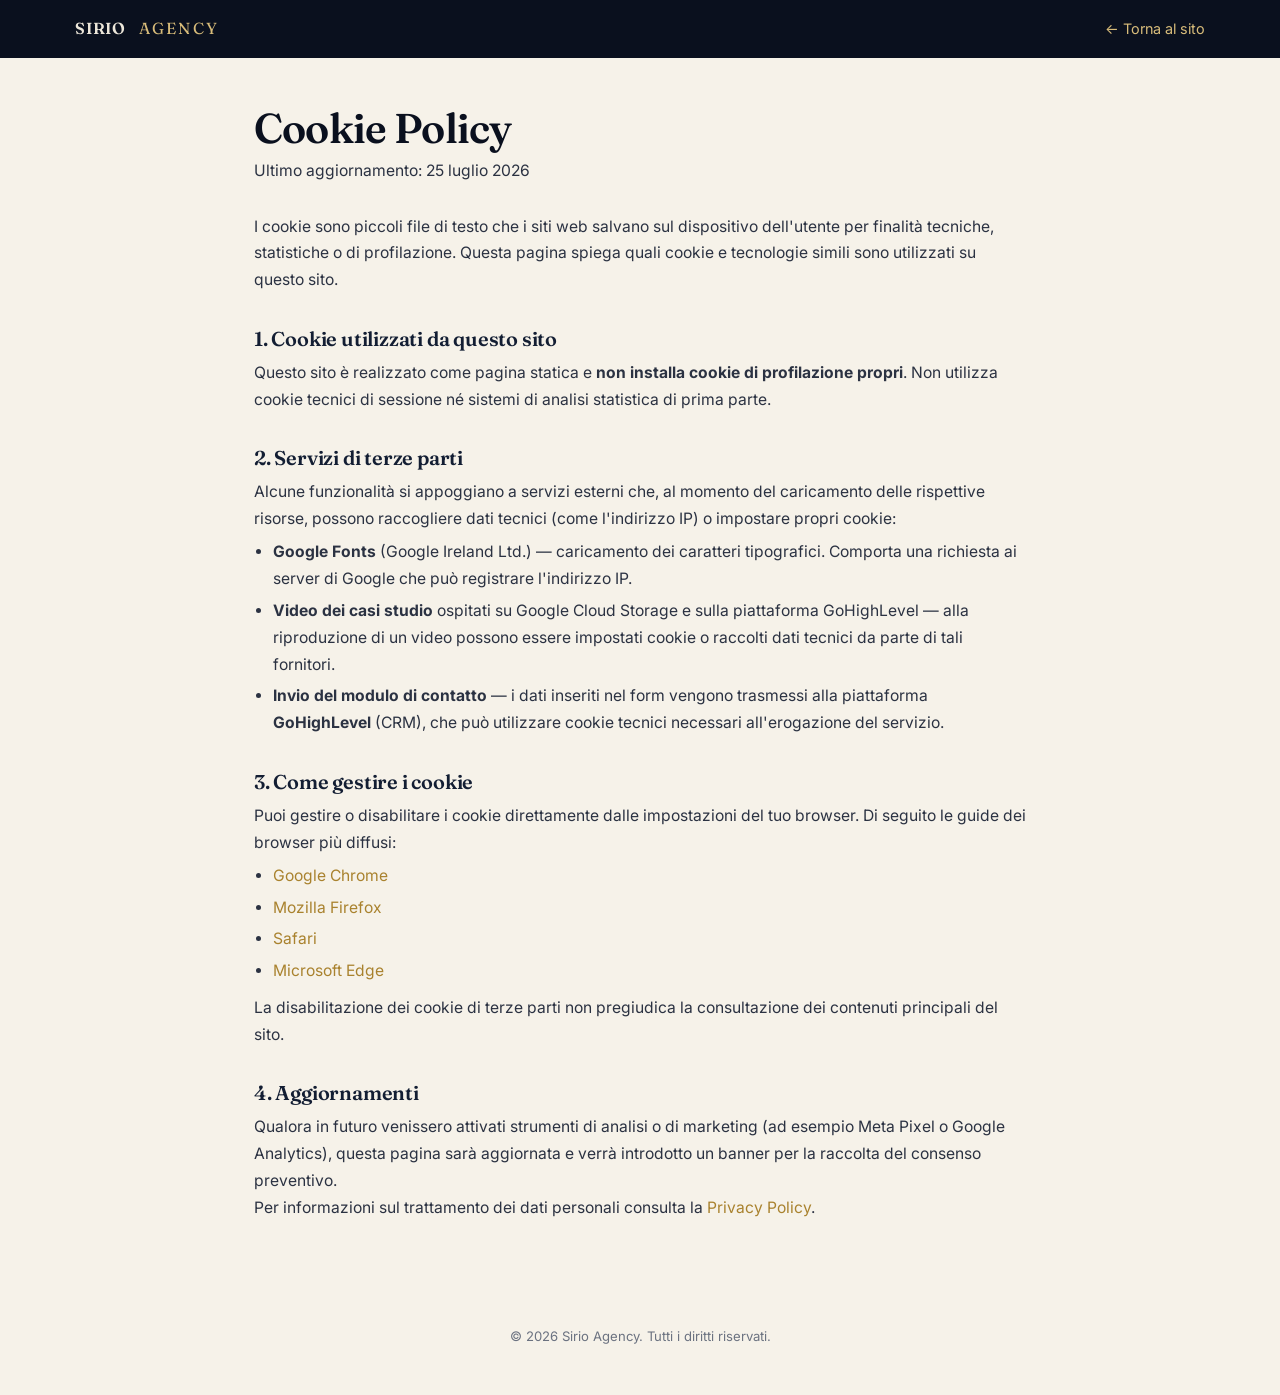
==== cookie.html @ dea17ab6 "Update landing: remove metrics band + footer P.IVA/telefono, add privacy & cookie policies" ====
<!DOCTYPE html>
<html lang="it">
<head>
<meta charset="UTF-8" />
<meta name="viewport" content="width=device-width, initial-scale=1.0" />
<title>Cookie Policy | Sirio Agency</title>
<meta name="robots" content="noindex" />
<link rel="preconnect" href="https://fonts.googleapis.com" />
<link rel="preconnect" href="https://fonts.gstatic.com" crossorigin />
<link href="https://fonts.googleapis.com/css2?family=Fraunces:opsz,wght@9..144,400;9..144,500;9..144,600;9..144,700&family=Inter:wght@400;500;600;700&display=swap" rel="stylesheet" />
<link rel="stylesheet" href="styles.css" />
<style>
  body { background: #F6F2E9; }
  .legal-bar { background: #0A101E; }
  .legal-bar .container { display: flex; align-items: center; justify-content: space-between; padding: 1rem 1.5rem; }
  .legal-bar .brand { color: #EDE7DA; text-decoration: none; font-family: "Fraunces", serif; font-weight: 600; letter-spacing: .02em; }
  .legal-bar .brand .brand-thin { color: #D8BC7A; font-weight: 400; margin-left: .25rem; }
  .legal-bar a.back { color: #D8BC7A; text-decoration: none; font-family: "Inter", sans-serif; font-size: .9rem; }
  .legal-main { max-width: 820px; margin: 0 auto; padding: 3rem 1.5rem 4.5rem; font-family: "Inter", sans-serif; }
  .legal-main h1 { font-family: "Fraunces", serif; font-size: clamp(1.9rem, 4vw, 2.6rem); color: #0A101E; margin: 0 0 .4rem; }
  .legal-main h2 { font-family: "Fraunces", serif; font-size: 1.25rem; color: #131E33; margin: 2.1rem 0 .6rem; }
  .legal-main p, .legal-main li { color: #2b3242; line-height: 1.72; font-size: .98rem; }
  .legal-main ul { margin: .4rem 0 .6rem 1.2rem; }
  .legal-main li { margin-bottom: .3rem; }
  .legal-main a { color: #A9822E; }
  .legal-updated { font-size: .85rem; color: #6b7280; margin-bottom: 1.8rem; }
  .legal-foot { text-align: center; color: #6b7280; font-size: .82rem; padding: 2rem 1.5rem 3rem; font-family: "Inter", sans-serif; }
</style>
</head>
<body>

<div class="legal-bar">
  <div class="container">
    <a href="index.html" class="brand">SIRIO<span class="brand-thin">AGENCY</span></a>
    <a href="index.html" class="back">&larr; Torna al sito</a>
  </div>
</div>

<main class="legal-main">
  <h1>Cookie Policy</h1>
  <p class="legal-updated">Ultimo aggiornamento: 25 luglio 2026</p>

  <p>I cookie sono piccoli file di testo che i siti web salvano sul dispositivo dell'utente per finalità tecniche, statistiche o di profilazione. Questa pagina spiega quali cookie e tecnologie simili sono utilizzati su questo sito.</p>

  <h2>1. Cookie utilizzati da questo sito</h2>
  <p>Questo sito è realizzato come pagina statica e <strong>non installa cookie di profilazione propri</strong>. Non utilizza cookie tecnici di sessione né sistemi di analisi statistica di prima parte.</p>

  <h2>2. Servizi di terze parti</h2>
  <p>Alcune funzionalità si appoggiano a servizi esterni che, al momento del caricamento delle rispettive risorse, possono raccogliere dati tecnici (come l'indirizzo IP) o impostare propri cookie:</p>
  <ul>
    <li><strong>Google Fonts</strong> (Google Ireland Ltd.) &mdash; caricamento dei caratteri tipografici. Comporta una richiesta ai server di Google che può registrare l'indirizzo IP.</li>
    <li><strong>Video dei casi studio</strong> ospitati su Google Cloud Storage e sulla piattaforma GoHighLevel &mdash; alla riproduzione di un video possono essere impostati cookie o raccolti dati tecnici da parte di tali fornitori.</li>
    <li><strong>Invio del modulo di contatto</strong> &mdash; i dati inseriti nel form vengono trasmessi alla piattaforma <strong>GoHighLevel</strong> (CRM), che può utilizzare cookie tecnici necessari all'erogazione del servizio.</li>
  </ul>

  <h2>3. Come gestire i cookie</h2>
  <p>Puoi gestire o disabilitare i cookie direttamente dalle impostazioni del tuo browser. Di seguito le guide dei browser più diffusi:</p>
  <ul>
    <li><a href="https://support.google.com/chrome/answer/95647" target="_blank" rel="noopener">Google Chrome</a></li>
    <li><a href="https://support.mozilla.org/it/kb/Gestione%20dei%20cookie" target="_blank" rel="noopener">Mozilla Firefox</a></li>
    <li><a href="https://support.apple.com/it-it/guide/safari/sfri11471/mac" target="_blank" rel="noopener">Safari</a></li>
    <li><a href="https://support.microsoft.com/it-it/microsoft-edge" target="_blank" rel="noopener">Microsoft Edge</a></li>
  </ul>
  <p>La disabilitazione dei cookie di terze parti non pregiudica la consultazione dei contenuti principali del sito.</p>

  <h2>4. Aggiornamenti</h2>
  <p>Qualora in futuro venissero attivati strumenti di analisi o di marketing (ad esempio Meta Pixel o Google Analytics), questa pagina sarà aggiornata e verrà introdotto un banner per la raccolta del consenso preventivo.</p>

  <p>Per informazioni sul trattamento dei dati personali consulta la <a href="privacy.html">Privacy Policy</a>.</p>
</main>

<div class="legal-foot">&copy; 2026 Sirio Agency. Tutti i diritti riservati.</div>

</body>
</html>
---- styles.css ----
/* ============================================================
   SIRIO AGENCY — Landing "Client Generator"
   Design system: premium consulting, navy + ivory + gold
   ============================================================ */

:root {
  /* Palette */
  --navy-900: #0A101E;
  --navy-850: #0E1626;
  --navy-800: #131E33;
  --navy-700: #1D2A45;
  --navy-600: #2A3A5C;

  --ivory: #F6F2E9;
  --ivory-50: #FBF9F3;
  --paper: #FFFFFF;

  --gold: #C8A24A;
  --gold-soft: #D8BC7A;
  --gold-deep: #A9822E;
  --bronze: #9A6B3C;

  --line: #E4DFD3;
  --line-dark: rgba(200, 162, 74, 0.18);

  --ink: #131A26;
  --ink-soft: #48505E;
  --muted: #737C8C;
  --on-dark: #EDE7DA;
  --on-dark-soft: #A9B0C0;

  /* Type */
  --serif: "Fraunces", Georgia, "Times New Roman", serif;
  --sans: "Inter", system-ui, -apple-system, "Segoe UI", sans-serif;

  /* Layout */
  --maxw: 1180px;
  --radius: 14px;
  --radius-sm: 10px;
  --shadow-sm: 0 2px 10px rgba(10, 16, 30, 0.06);
  --shadow-md: 0 18px 50px rgba(10, 16, 30, 0.12);
  --shadow-gold: 0 14px 34px rgba(168, 130, 46, 0.28);
  --ease: cubic-bezier(0.22, 0.61, 0.36, 1);
}

* { box-sizing: border-box; margin: 0; padding: 0; }

html { scroll-behavior: smooth; scroll-padding-top: 88px; }

body {
  font-family: var(--sans);
  color: var(--ink);
  background: var(--ivory-50);
  line-height: 1.6;
  -webkit-font-smoothing: antialiased;
  text-rendering: optimizeLegibility;
  overflow-x: hidden;
}

img { max-width: 100%; display: block; }
a { color: inherit; text-decoration: none; }

.container { width: min(var(--maxw), 92%); margin-inline: auto; }
.container.narrow { max-width: 860px; }
.center { text-align: center; }

/* ---------- Typography ---------- */
h1, h2, h3, h4 { font-family: var(--serif); font-weight: 600; line-height: 1.1; letter-spacing: -0.01em; text-wrap: balance; }

h1 { font-size: clamp(2.4rem, 5.2vw, 4.05rem); font-weight: 600; letter-spacing: -0.02em; }
h2 { font-size: clamp(1.85rem, 3.4vw, 2.85rem); }
h3 { font-size: clamp(1.2rem, 1.9vw, 1.45rem); }

.eyebrow {
  font-family: var(--sans);
  text-transform: uppercase;
  letter-spacing: 0.22em;
  font-size: 0.74rem;
  font-weight: 600;
  color: var(--gold);
  margin-bottom: 1.4rem;
}

.kicker {
  font-family: var(--sans);
  text-transform: uppercase;
  letter-spacing: 0.18em;
  font-size: 0.72rem;
  font-weight: 600;
  color: var(--gold-deep);
  margin-bottom: 0.9rem;
}

.section-dark .kicker { color: var(--gold-soft); }

.lead, .section-lead {
  font-size: clamp(1.05rem, 1.5vw, 1.22rem);
  color: var(--ink-soft);
  max-width: 62ch;
}
.section-lead { margin-top: 1rem; }
.center-lead { margin-inline: auto; }
.accent-text { color: var(--gold-deep); font-style: italic; }
.section-dark .accent-text { color: var(--gold-soft); }

/* ---------- Buttons ---------- */
.btn {
  display: inline-flex; align-items: center; justify-content: center;
  gap: 0.5rem;
  font-family: var(--sans); font-weight: 600; font-size: 0.98rem;
  padding: 0.95rem 1.7rem;
  border-radius: 4px 16px 4px 16px;
  border: 1px solid transparent;
  cursor: pointer;
  transition: transform 0.25s var(--ease), box-shadow 0.25s var(--ease), background 0.25s var(--ease), color 0.25s var(--ease), border-color 0.25s var(--ease);
  white-space: nowrap;
}
.btn-sm { padding: 0.65rem 1.15rem; font-size: 0.88rem; }
.btn-lg { padding: 1.1rem 2.1rem; font-size: 1.05rem; }
.btn-block { width: 100%; }

.btn-primary { background: var(--gold); color: var(--navy-900); box-shadow: var(--shadow-gold); }
.btn-primary:hover { transform: translateY(-2px); background: var(--gold-soft); }

.btn-ghost { background: transparent; color: var(--on-dark); border-color: rgba(237, 231, 218, 0.28); }
.btn-ghost:hover { border-color: var(--gold-soft); color: #fff; transform: translateY(-2px); }

.btn-outline-gold { background: transparent; color: var(--gold-soft); border-color: var(--line-dark); }
.btn-outline-gold:hover { border-color: var(--gold); color: #fff; background: rgba(200,162,74,0.08); }

.section-light .btn-ghost, .section-ivory .btn-ghost { color: var(--ink); border-color: var(--line); }
.section-light .btn-ghost:hover, .section-ivory .btn-ghost:hover { border-color: var(--gold-deep); color: var(--gold-deep); }

/* ---------- Header ---------- */
.site-header {
  position: fixed; top: 0; left: 0; right: 0; z-index: 100;
  padding: 1.1rem 0;
  transition: background 0.35s var(--ease), padding 0.35s var(--ease), box-shadow 0.35s var(--ease), border-color 0.35s var(--ease);
  border-bottom: 1px solid transparent;
}
.site-header.scrolled {
  background: rgba(10, 16, 30, 0.92);
  backdrop-filter: blur(12px);
  padding: 0.7rem 0;
  box-shadow: 0 8px 30px rgba(0,0,0,0.25);
  border-bottom-color: var(--line-dark);
}
.header-inner { display: flex; align-items: center; justify-content: space-between; gap: 1.5rem; }

.brand { display: inline-flex; align-items: center; gap: 0.55rem; color: var(--on-dark); }
.brand-mark { color: var(--gold); font-size: 1.25rem; line-height: 1; }
.brand-name { font-family: var(--serif); font-weight: 600; font-size: 1.15rem; letter-spacing: 0.06em; color: #fff; }
.brand-thin { font-weight: 400; color: var(--gold-soft); margin-left: 0.28em; letter-spacing: 0.14em; }

.nav { display: flex; gap: 2rem; }
.nav a {
  font-size: 0.92rem; font-weight: 500; color: var(--on-dark-soft);
  position: relative; padding: 0.2rem 0;
  transition: color 0.2s var(--ease);
}
.nav a::after {
  content: ""; position: absolute; left: 0; bottom: -3px; height: 1.5px; width: 0;
  background: var(--gold); transition: width 0.25s var(--ease);
}
.nav a:hover { color: #fff; }
.nav a:hover::after { width: 100%; }

.header-cta { flex-shrink: 0; }

.hamburger { display: none; flex-direction: column; gap: 5px; background: none; border: 0; cursor: pointer; padding: 6px; }
.hamburger span { width: 24px; height: 2px; background: var(--on-dark); border-radius: 2px; transition: transform 0.3s var(--ease), opacity 0.3s var(--ease); }
.hamburger.open span:nth-child(1) { transform: translateY(7px) rotate(45deg); }
.hamburger.open span:nth-child(2) { opacity: 0; }
.hamburger.open span:nth-child(3) { transform: translateY(-7px) rotate(-45deg); }

/* ---------- Hero ---------- */
.hero {
  position: relative;
  background:
    radial-gradient(1200px 600px at 78% -10%, rgba(200,162,74,0.10), transparent 60%),
    linear-gradient(180deg, var(--navy-900) 0%, var(--navy-850) 100%);
  color: var(--on-dark);
  padding: clamp(9rem, 16vh, 12rem) 0 clamp(4.5rem, 9vw, 7rem);
  overflow: hidden;
}
.hero-glow {
  position: absolute; inset: 0;
  background: radial-gradient(700px 380px at 15% 110%, rgba(154,107,60,0.14), transparent 60%);
  pointer-events: none;
}
.hero::before {
  content: ""; position: absolute; inset: 0; pointer-events: none;
  background-image:
    linear-gradient(rgba(200,162,74,0.05) 1px, transparent 1px),
    linear-gradient(90deg, rgba(200,162,74,0.05) 1px, transparent 1px);
  background-size: 66px 66px;
  -webkit-mask-image: radial-gradient(1000px 620px at 72% 12%, #000 0%, transparent 72%);
          mask-image: radial-gradient(1000px 620px at 72% 12%, #000 0%, transparent 72%);
}
.hero-inner { position: relative; display: grid; grid-template-columns: 1.15fr 0.85fr; gap: clamp(2rem, 5vw, 4.5rem); align-items: center; }
.hero h1 { color: #fff; margin-bottom: 1.5rem; }
.hero .lead { color: var(--on-dark-soft); }
.hero-actions { display: flex; flex-wrap: wrap; gap: 0.9rem; margin: 2rem 0 1.2rem; }
.microcopy { font-size: 0.9rem; color: var(--on-dark-soft); max-width: 48ch; }
.section-light .microcopy, .section-ivory .microcopy { color: var(--muted); }

/* Pipeline visual */
.pipeline {
  background: linear-gradient(160deg, rgba(29,42,69,0.75), rgba(19,30,51,0.55));
  border: 1px solid var(--line-dark);
  border-radius: var(--radius);
  padding: 2rem 1.9rem;
  backdrop-filter: blur(6px);
  box-shadow: var(--shadow-md);
}
.pipeline-title { font-size: 0.82rem; text-transform: uppercase; letter-spacing: 0.16em; color: var(--gold-soft); margin-bottom: 1.4rem; }
.pipeline-steps { list-style: none; display: flex; flex-direction: column; gap: 0.55rem; }
.pipeline-steps li {
  display: flex; align-items: center; gap: 1rem;
  padding: 0.85rem 1rem;
  border-radius: var(--radius-sm);
  background: rgba(255,255,255,0.03);
  border: 1px solid rgba(255,255,255,0.06);
  position: relative;
  transition: transform 0.25s var(--ease), border-color 0.25s var(--ease), background 0.25s var(--ease);
}
.pipeline-steps li:hover { transform: translateX(4px); border-color: var(--line-dark); background: rgba(200,162,74,0.06); }
.pl-num { font-family: var(--serif); font-size: 0.95rem; color: var(--gold); width: 2rem; }
.pl-label { font-weight: 500; color: #fff; }
.pipeline-steps li.pl-final { background: rgba(200,162,74,0.12); border-color: var(--gold-deep); }
.pipeline-steps li.pl-final .pl-label { color: var(--gold-soft); }
.pipeline-foot { margin-top: 1.4rem; font-size: 0.9rem; color: var(--on-dark-soft); }
.pipeline-foot strong { color: #fff; }

/* ---------- Section base ---------- */
.section { padding: clamp(4.5rem, 9vw, 8rem) 0; }
.section-light { background: var(--ivory-50); }
.section-ivory { background: var(--ivory); }
.section-dark { background: linear-gradient(180deg, var(--navy-850) 0%, var(--navy-900) 100%); color: var(--on-dark); }
.section-dark h2, .section-dark h3 { color: #fff; }
.section-dark .section-lead { color: var(--on-dark-soft); }

.section-head { max-width: 760px; margin-bottom: 3rem; }
.section-dark .section-head { }

/* ---------- Posizionamento ---------- */
.problem-list {
  list-style: none; margin: 2.2rem 0;
  display: grid; grid-template-columns: 1fr 1fr; gap: 0.7rem 2rem;
}
.problem-list li {
  position: relative; padding-left: 1.7rem; color: var(--ink-soft); font-size: 1.02rem;
}
.problem-list li::before {
  content: "—"; position: absolute; left: 0; color: var(--gold-deep); font-weight: 700;
}
.highlight-line {
  font-family: var(--serif); font-size: clamp(1.4rem, 2.6vw, 2rem); font-weight: 600;
  color: var(--ink); margin-top: 2rem; padding-left: 1.4rem;
  border-left: 3px solid var(--gold);
  line-height: 1.25;
}
.section-dark .highlight-line { color: #fff; }

/* ---------- I due sistemi ---------- */
.systems { display: grid; grid-template-columns: 1fr 1fr; gap: 1.6rem; }
.system-card {
  position: relative; overflow: hidden;
  background: rgba(255,255,255,0.03);
  border: 1px solid var(--line-dark);
  border-radius: 4px 18px 4px 18px;
  padding: 2.3rem 2rem;
  transition: transform 0.3s var(--ease), border-color 0.3s var(--ease), box-shadow 0.3s var(--ease);
}
.system-card::before {
  content: ""; position: absolute; inset: 0; pointer-events: none;
  background-image:
    linear-gradient(rgba(200,162,74,0.06) 1px, transparent 1px),
    linear-gradient(90deg, rgba(200,162,74,0.06) 1px, transparent 1px);
  background-size: 40px 40px;
  -webkit-mask-image: radial-gradient(420px 260px at 90% 0%, #000 0%, transparent 70%);
  mask-image: radial-gradient(420px 260px at 90% 0%, #000 0%, transparent 70%);
}
.system-card > * { position: relative; z-index: 1; }
.system-card:hover { transform: translateY(-4px); border-color: var(--gold-deep); box-shadow: var(--shadow-md); }
.system-tag {
  display: inline-block; font-family: var(--sans); font-weight: 700; font-size: 0.72rem;
  letter-spacing: 0.14em; text-transform: uppercase; color: var(--navy-900);
  background: var(--gold-soft); padding: 0.32rem 0.7rem; border-radius: 4px 8px 4px 8px; margin-bottom: 1rem;
}
.system-card h3 { margin-bottom: 0.9rem; }
.system-desc { color: var(--on-dark-soft); margin-bottom: 1.5rem; }
.check-list { list-style: none; display: flex; flex-direction: column; gap: 0.65rem; margin-bottom: 1.8rem; }
.check-list li { position: relative; padding-left: 1.7rem; color: var(--on-dark); font-size: 0.98rem; }
.check-list li::before {
  content: "✓"; position: absolute; left: 0; top: 0; color: var(--gold); font-weight: 700;
}
.systems-note {
  margin-top: 2.4rem; text-align: center; font-size: 1.08rem; color: var(--on-dark-soft);
  max-width: 70ch; margin-inline: auto;
}
.systems-note strong { color: #fff; }

/* ---------- Timeline ---------- */
.timeline { list-style: none; counter-reset: tl; display: grid; gap: 0; margin-bottom: 3rem; }
.timeline li {
  position: relative; padding: 2rem 0 2rem 6rem;
  border-top: 1px solid var(--line);
}
.timeline li:last-child { border-bottom: 1px solid var(--line); }
.timeline li::before {
  counter-increment: tl; content: counter(tl, decimal-leading-zero);
  position: absolute; left: 0; top: 1.6rem;
  font-family: var(--serif); font-weight: 600; line-height: 1;
  font-size: clamp(2.4rem, 4vw, 3.4rem);
  color: transparent; -webkit-text-stroke: 1.2px var(--gold-soft);
  width: 4.6rem;
}
.timeline li::after {
  content: ""; position: absolute; left: 1.55rem; top: 4.6rem; bottom: -0.2rem;
  width: 1px; background: linear-gradient(var(--gold-deep), transparent);
  opacity: 0.5;
}
.timeline li:last-child::after { display: none; }
.tl-step { display: block; font-size: 0.74rem; text-transform: uppercase; letter-spacing: 0.16em; color: var(--muted); margin-bottom: 0.4rem; font-weight: 600; }
.timeline h3 { margin-bottom: 0.5rem; }
.timeline p { color: var(--ink-soft); max-width: 68ch; }

/* ---------- Servizi (righe alternate) ---------- */
.service-rows { display: flex; flex-direction: column; gap: clamp(1.1rem, 2.2vw, 1.8rem); }
.service-row {
  display: grid; grid-template-columns: 0.82fr 1.18fr; align-items: stretch;
  background: var(--paper); border: 1px solid var(--line); border-radius: var(--radius);
  overflow: hidden; box-shadow: var(--shadow-sm);
  transition: transform 0.35s var(--ease), box-shadow 0.35s var(--ease), border-color 0.35s var(--ease);
}
.service-row:hover { transform: translateY(-4px); box-shadow: var(--shadow-md); border-color: var(--gold-soft); }
.service-visual {
  position: relative; min-height: 210px;
  display: flex; align-items: center; justify-content: center; padding: 2rem;
  background:
    radial-gradient(420px 260px at 30% 20%, rgba(200,162,74,0.12), transparent 65%),
    linear-gradient(160deg, var(--navy-800), var(--navy-900));
  border-right: 1px solid var(--line-dark);
}
.service-row:nth-child(even) .service-visual { order: 2; border-right: 0; border-left: 1px solid var(--line-dark); }
.sr-num {
  font-family: var(--serif); font-weight: 600; line-height: 1;
  font-size: clamp(4rem, 9vw, 6.8rem);
  color: transparent; -webkit-text-stroke: 1.4px var(--gold-soft);
}
.service-body { padding: clamp(1.7rem, 3vw, 2.6rem); align-self: center; }
.service-body h3 { margin-bottom: 1.1rem; }
.service-body ul { list-style: none; display: grid; grid-template-columns: 1fr 1fr; gap: 0.55rem 1.6rem; }
.service-body li { position: relative; padding-left: 1.3rem; color: var(--ink-soft); font-size: 0.96rem; }
.service-body li::before { content: ""; position: absolute; left: 0; top: 0.62em; width: 6px; height: 6px; border-radius: 50%; background: var(--gold); }
.services-note { text-align: center; margin-top: 2.6rem; color: var(--muted); font-size: 1.02rem; }

/* ---------- Risultati: metriche in evidenza ---------- */
.metrics-band { display: grid; grid-template-columns: repeat(3, 1fr); gap: 1.2rem; margin-bottom: 2.6rem; }
.metric {
  position: relative; overflow: hidden;
  padding: 1.9rem 1.7rem; border: 1px solid var(--line-dark);
  border-radius: 4px 16px 4px 16px;
  background:
    radial-gradient(320px 190px at 82% 0%, rgba(200,162,74,0.12), transparent 62%),
    rgba(255,255,255,0.02);
}
.metric-num {
  display: block; font-family: var(--serif); font-weight: 600; line-height: 1;
  font-size: clamp(3rem, 5vw, 4.4rem); color: transparent;
  -webkit-text-stroke: 1.3px var(--gold-soft); margin-bottom: 0.7rem;
}
.metric-label { display: block; color: #fff; font-weight: 600; font-size: 1.02rem; margin-bottom: 0.7rem; }
.metric-todo {
  display: inline-block; font-size: 0.64rem; letter-spacing: 0.14em; text-transform: uppercase;
  color: var(--gold-soft); border: 1px dashed var(--gold-deep); border-radius: 4px; padding: 0.22rem 0.55rem;
}
.kpi-label { text-transform: uppercase; letter-spacing: 0.16em; font-size: 0.72rem; color: var(--gold-soft); font-weight: 600; margin-bottom: 1.1rem; }

/* ---------- KPI ---------- */
.kpi-grid { display: grid; grid-template-columns: repeat(4, 1fr); gap: 1rem; }
.kpi {
  background: rgba(255,255,255,0.03); border: 1px solid var(--line-dark);
  border-radius: 4px 12px 4px 12px; padding: 1.2rem 1.2rem; min-height: 84px;
  display: flex; align-items: center; gap: 0.85rem;
  transition: border-color 0.25s var(--ease), background 0.25s var(--ease), transform 0.25s var(--ease);
}
.kpi::before { content: ""; flex-shrink: 0; width: 8px; height: 8px; border-radius: 50%; background: var(--gold); box-shadow: 0 0 0 4px rgba(200,162,74,0.12); }
.kpi:hover { border-color: var(--gold-deep); background: rgba(200,162,74,0.06); transform: translateY(-2px); }
.kpi span { color: var(--on-dark); font-weight: 500; font-size: 0.96rem; }
.cs-head { margin-top: 3.4rem; text-align: center; }
.cs-head .kicker { justify-content: center; }
.cs-h { font-family: var(--serif); font-weight: 600; font-size: clamp(1.5rem, 3vw, 2.1rem); color: var(--paper); margin-bottom: 0.5rem; }
.cs-gallery {
  margin-top: 2rem; display: grid;
  grid-template-columns: repeat(5, 1fr);
  gap: clamp(0.9rem, 1.6vw, 1.3rem);
}
.cs-card { margin: 0; display: flex; flex-direction: column; }
.cs-media {
  position: relative; aspect-ratio: 3 / 4; overflow: hidden;
  border: 1px solid var(--line-dark); border-radius: 4px 16px 4px 16px;
  background: var(--navy-800); cursor: pointer;
}
.cs-media video { width: 100%; height: 100%; object-fit: cover; display: block; }
.cs-play {
  position: absolute; inset: 0; margin: auto; width: 52px; height: 52px;
  border-radius: 50%; background: rgba(10,16,30,0.55); border: 1.5px solid var(--gold-soft);
  display: grid; place-items: center; transition: transform .2s ease, background .2s ease;
  pointer-events: none;
}
.cs-play::before {
  content: ""; width: 0; height: 0; margin-left: 3px;
  border-left: 14px solid var(--gold-soft); border-top: 9px solid transparent; border-bottom: 9px solid transparent;
}
.cs-media:hover .cs-play { transform: scale(1.08); background: rgba(10,16,30,0.7); }
.cs-card.playing .cs-play { display: none; }
.cs-card figcaption { display: flex; align-items: baseline; justify-content: space-between; gap: 0.6rem; padding: 0.7rem 0.2rem 0; }
.cs-client { color: var(--on-dark); font-weight: 600; font-size: 0.95rem; }
.cs-tag { color: var(--gold-soft); font-size: 0.72rem; letter-spacing: 0.04em; text-align: right; text-transform: uppercase; }
.disclaimer { margin-top: 1.8rem; font-size: 0.85rem; color: var(--on-dark-soft); text-align: center; max-width: 74ch; margin-inline: auto; }

/* ---------- Differenze ---------- */
.compare { position: relative; display: grid; grid-template-columns: 1fr 1fr; gap: 1.6rem; }
.compare-col { border-radius: 4px 16px 4px 16px; padding: 2.4rem 2.1rem; }
.compare-old { background: var(--paper); border: 1px solid var(--line); }
.compare-old h3 { color: var(--muted); margin-bottom: 1.5rem; }
.compare-new {
  position: relative; overflow: hidden;
  background: linear-gradient(160deg, var(--navy-800), var(--navy-900));
  border: 1px solid var(--gold-deep); box-shadow: var(--shadow-md);
}
.compare-new::before {
  content: ""; position: absolute; inset: 0; pointer-events: none;
  background-image:
    linear-gradient(rgba(200,162,74,0.06) 1px, transparent 1px),
    linear-gradient(90deg, rgba(200,162,74,0.06) 1px, transparent 1px);
  background-size: 46px 46px;
  -webkit-mask-image: radial-gradient(340px 300px at 85% 8%, #000, transparent 70%);
          mask-image: radial-gradient(340px 300px at 85% 8%, #000, transparent 70%);
}
.compare-new > * { position: relative; z-index: 1; }
.compare-new h3 { color: #fff; margin-bottom: 1.5rem; }
.compare-col ul { list-style: none; display: flex; flex-direction: column; gap: 0.7rem; }
.compare-col li { position: relative; padding-left: 1.7rem; font-size: 0.98rem; }
.compare-old li { color: var(--ink-soft); }
.compare-old li::before { content: "×"; position: absolute; left: 0; color: var(--muted); font-weight: 700; }
.compare-new li { color: var(--on-dark); }
.compare-new li::before { content: "✓"; position: absolute; left: 0; color: var(--gold); font-weight: 700; }
.compare-vs {
  position: absolute; left: 50%; top: 50%; transform: translate(-50%, -50%); z-index: 3;
  width: 58px; height: 58px; border-radius: 50%;
  background: var(--gold); color: var(--navy-900);
  font-family: var(--serif); font-weight: 700; font-size: 1.05rem; letter-spacing: 0.04em;
  display: flex; align-items: center; justify-content: center;
  box-shadow: var(--shadow-gold); border: 3px solid var(--navy-900);
}

/* ---------- Per chi ---------- */
.fit-grid { display: grid; grid-template-columns: 1fr 1fr; gap: 1.4rem; }
.fit-col { background: var(--paper); border: 1px solid var(--line); border-radius: 4px 16px 4px 16px; padding: 2.2rem 2rem; box-shadow: var(--shadow-sm); }
.fit-col h3 { margin-bottom: 1.3rem; }
.fit-yes { border-top: 3px solid var(--gold); }
.fit-no { border-top: 3px solid var(--line); }
.fit-col ul { list-style: none; display: flex; flex-direction: column; gap: 0.7rem; }
.fit-col li { position: relative; padding-left: 1.7rem; color: var(--ink-soft); font-size: 0.98rem; }
.fit-yes li::before { content: "✓"; position: absolute; left: 0; color: var(--gold-deep); font-weight: 700; }
.fit-no li::before { content: "—"; position: absolute; left: 0; color: var(--muted); font-weight: 700; }

/* ---------- AI ---------- */
.ai-list { list-style: none; display: grid; grid-template-columns: 1fr 1fr; gap: 0.7rem 2rem; margin: 2rem 0; }
.ai-list li { position: relative; padding-left: 1.7rem; color: var(--on-dark); font-size: 1rem; }
.ai-list li::before { content: "→"; position: absolute; left: 0; color: var(--gold); font-weight: 700; }

/* ---------- Chi siamo ---------- */
.about-grid { display: grid; grid-template-columns: 1.2fr 0.8fr; gap: clamp(2rem, 5vw, 4rem); align-items: center; }
.about-copy p { color: var(--ink-soft); margin-top: 1.1rem; max-width: 60ch; }
.about-copy h2 { margin-bottom: 0.4rem; }
.team-placeholder {
  position: relative; overflow: hidden;
  aspect-ratio: 4 / 5; border-radius: 4px 20px 4px 20px;
  background: linear-gradient(160deg, var(--navy-800), var(--navy-900));
  border: 1px dashed var(--gold-deep);
  display: flex; flex-direction: column; align-items: center; justify-content: center; gap: 0.7rem; text-align: center; padding: 2rem;
}
.team-placeholder::before {
  content: ""; position: absolute; inset: 0; pointer-events: none;
  background-image:
    linear-gradient(rgba(200,162,74,0.06) 1px, transparent 1px),
    linear-gradient(90deg, rgba(200,162,74,0.06) 1px, transparent 1px);
  background-size: 44px 44px;
  -webkit-mask-image: radial-gradient(280px 320px at 70% 22%, #000, transparent 72%);
          mask-image: radial-gradient(280px 320px at 70% 22%, #000, transparent 72%);
}
.team-placeholder > * { position: relative; z-index: 1; }
.tp-mark { font-size: 2.4rem; color: var(--gold); line-height: 1; margin-bottom: 0.2rem; }
.tp-badge { text-transform: uppercase; letter-spacing: 0.14em; font-size: 0.7rem; color: var(--gold-soft); font-weight: 600; }
.tp-text { font-family: var(--serif); font-size: 1.6rem; color: #fff; }
.tp-hint { font-size: 0.82rem; color: var(--on-dark-soft); max-width: 22ch; }

/* ---------- Form ---------- */
.form-wrap { display: grid; grid-template-columns: 1fr 1fr; gap: clamp(2rem, 5vw, 4rem); align-items: start; }
.form-copy h2 { margin-bottom: 0.4rem; }
.form-points { list-style: none; margin-top: 1.6rem; display: flex; flex-direction: column; gap: 0.6rem; }
.form-points li { position: relative; padding-left: 1.6rem; color: var(--on-dark); }
.form-points li::before { content: "✓"; position: absolute; left: 0; color: var(--gold); font-weight: 700; }

.lead-form {
  position: relative;
  background: var(--paper); border-radius: 4px 20px 4px 20px; padding: clamp(1.7rem, 3vw, 2.4rem);
  box-shadow: var(--shadow-md); display: flex; flex-direction: column; gap: 1.1rem;
  border-top: 3px solid var(--gold);
}
.lead-form input, .lead-form select { border-radius: 4px 8px 4px 8px; }
.field { display: flex; flex-direction: column; gap: 0.4rem; }
.field-row { display: grid; grid-template-columns: 1fr 1fr; gap: 1rem; }
.lead-form label { font-size: 0.82rem; font-weight: 600; color: var(--ink); }
.req { color: var(--gold-deep); }
.lead-form input, .lead-form select {
  font-family: var(--sans); font-size: 0.98rem; color: var(--ink);
  padding: 0.8rem 0.9rem; border: 1px solid var(--line); border-radius: var(--radius-sm);
  background: var(--ivory-50); transition: border-color 0.2s var(--ease), box-shadow 0.2s var(--ease);
  width: 100%;
}
.lead-form input:focus, .lead-form select:focus {
  outline: none; border-color: var(--gold); box-shadow: 0 0 0 3px rgba(200,162,74,0.18); background: #fff;
}
.lead-form input:user-invalid { border-color: #C0563C; }
.consent { flex-direction: row !important; align-items: flex-start; gap: 0.6rem; font-weight: 400 !important; }
.consent input { width: auto; margin-top: 0.2rem; accent-color: var(--gold-deep); }
.consent span { font-size: 0.85rem; color: var(--ink-soft); }
.consent a { color: var(--gold-deep); text-decoration: underline; }
.form-success { background: rgba(200,162,74,0.12); border: 1px solid var(--gold); border-radius: var(--radius-sm); padding: 0.9rem 1rem; font-size: 0.9rem; color: var(--ink); }
.form-success em { color: var(--muted); font-style: italic; }

/* ---------- FAQ ---------- */
.faq { display: flex; flex-direction: column; gap: 0.7rem; }
.faq details {
  background: var(--paper); border: 1px solid var(--line); border-radius: 4px 14px 4px 14px;
  padding: 0 1.4rem; overflow: hidden; transition: border-color 0.2s var(--ease), box-shadow 0.2s var(--ease);
}
.faq details[open] { border-color: var(--gold-soft); box-shadow: var(--shadow-sm); }
.faq summary {
  list-style: none; cursor: pointer; padding: 1.15rem 0; font-family: var(--serif);
  font-size: 1.08rem; font-weight: 500; color: var(--ink);
  display: flex; justify-content: space-between; align-items: center; gap: 1rem;
}
.faq summary::-webkit-details-marker { display: none; }
.faq summary::after { content: "+"; font-family: var(--sans); font-size: 1.4rem; color: var(--gold-deep); transition: transform 0.25s var(--ease); }
.faq details[open] summary::after { transform: rotate(45deg); }
.faq details p { color: var(--ink-soft); padding: 0 0 1.2rem; max-width: 68ch; }

/* ---------- Final CTA ---------- */
.final-cta {
  background:
    radial-gradient(900px 400px at 50% -20%, rgba(200,162,74,0.14), transparent 60%),
    linear-gradient(180deg, var(--navy-900), var(--navy-850));
  color: #fff; text-align: center;
}
.final-cta h2 { color: #fff; margin-bottom: 1rem; }
.final-cta .section-lead { margin: 0 auto 2rem; color: var(--on-dark-soft); }
.final-cta .microcopy { margin: 1.2rem auto 0; }

/* ---------- Footer ---------- */
.site-footer { background: var(--navy-900); color: var(--on-dark-soft); padding: 4rem 0 2rem; }
.footer-grid { display: grid; grid-template-columns: 1.6fr 1fr 1fr; gap: 2.5rem; padding-bottom: 2.5rem; border-bottom: 1px solid var(--line-dark); }
.footer-brand p { margin-top: 1rem; max-width: 42ch; font-size: 0.92rem; }
.footer-col h4 { font-family: var(--sans); font-size: 0.78rem; text-transform: uppercase; letter-spacing: 0.14em; color: var(--gold-soft); margin-bottom: 1rem; }
.footer-col p { font-size: 0.92rem; margin-bottom: 0.5rem; }
.footer-col a:hover { color: var(--gold-soft); }
.todo { color: var(--gold-soft); font-weight: 600; font-size: 0.82rem; }
.footer-bottom { padding-top: 1.6rem; font-size: 0.82rem; color: var(--muted); }

/* ---------- Sticky mobile CTA ---------- */
.sticky-cta {
  display: none; position: fixed; left: 1rem; right: 1rem; bottom: 1rem; z-index: 90;
  text-align: center; background: var(--gold); color: var(--navy-900);
  font-weight: 700; padding: 0.95rem; border-radius: 4px 16px 4px 16px; box-shadow: var(--shadow-gold);
}

/* ---------- Reveal animation ---------- */
.reveal { opacity: 0; transform: translateY(22px); transition: opacity 0.7s var(--ease), transform 0.7s var(--ease); }
.reveal.in { opacity: 1; transform: none; }
@media (prefers-reduced-motion: reduce) {
  .reveal { opacity: 1; transform: none; transition: none; }
  html { scroll-behavior: auto; }
}

/* ============================================================
   RESPONSIVE
   ============================================================ */
@media (max-width: 980px) {
  .hero-inner { grid-template-columns: 1fr; }
  .hero-visual { order: 2; }
  .systems, .compare, .fit-grid, .about-grid, .form-wrap { grid-template-columns: 1fr; }
  .compare-vs { display: none; }
  .kpi-grid { grid-template-columns: repeat(3, 1fr); }
  .about-media { max-width: 380px; margin-inline: auto; width: 100%; }
}

@media (max-width: 720px) {
  .nav, .header-cta { display: none; }
  .hamburger { display: flex; }
  .nav.open {
    display: flex; flex-direction: column; gap: 0; position: absolute; top: 100%; left: 0; right: 0;
    background: rgba(10,16,30,0.98); backdrop-filter: blur(12px); padding: 0.5rem 6%;
    border-bottom: 1px solid var(--line-dark);
  }
  .nav.open a { padding: 0.9rem 0; border-bottom: 1px solid rgba(255,255,255,0.06); }
  .nav.open a::after { display: none; }

  .problem-list, .ai-list { grid-template-columns: 1fr; }
  .kpi-grid { grid-template-columns: 1fr; }
  .kpi { min-height: auto; }
  .metrics-band { grid-template-columns: 1fr; }
  .cs-gallery { grid-template-columns: repeat(auto-fill, minmax(150px, 1fr)); }
  .service-row { grid-template-columns: 1fr; }
  .service-visual { min-height: 130px; }
  .service-row:nth-child(even) .service-visual { order: 0; border-left: 0; border-right: 0; border-bottom: 1px solid var(--line-dark); }
  .service-visual { border-right: 0; border-bottom: 1px solid var(--line-dark); }
  .service-body ul { grid-template-columns: 1fr; }
  .field-row { grid-template-columns: 1fr; }
  .hero-actions .btn { width: 100%; }
  .sticky-cta { display: block; }
  .site-footer { padding-bottom: 5.5rem; }
  .footer-grid { grid-template-columns: 1fr; gap: 1.8rem; }
  .highlight-line { font-size: 1.35rem; }
}

@media (max-width: 420px) {
  .container { width: 90%; }
  .btn { font-size: 0.92rem; }
}
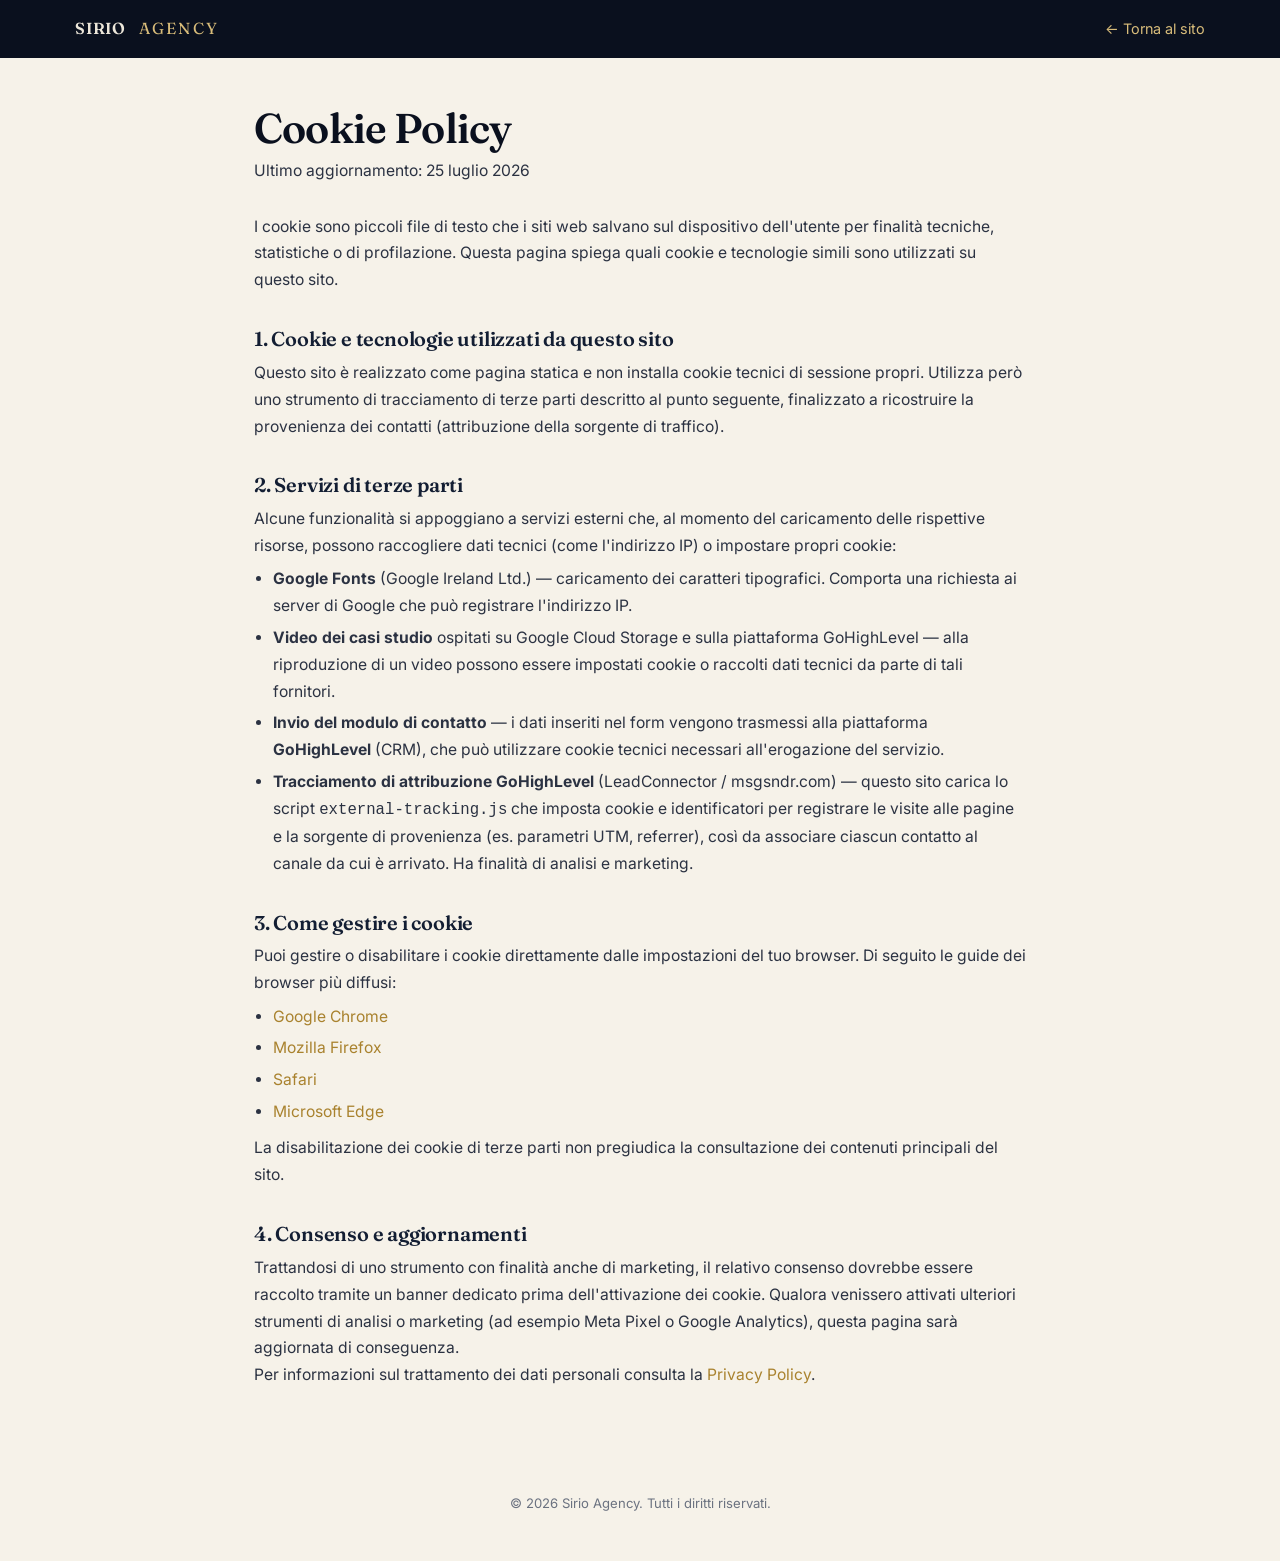
==== commit 8e5924e4: "Add GHL external tracking script + document it in cookie policy" ====
--- a/cookie.html
+++ b/cookie.html
@@ -42,8 +42,8 @@
 
   <p>I cookie sono piccoli file di testo che i siti web salvano sul dispositivo dell'utente per finalità tecniche, statistiche o di profilazione. Questa pagina spiega quali cookie e tecnologie simili sono utilizzati su questo sito.</p>
 
-  <h2>1. Cookie utilizzati da questo sito</h2>
-  <p>Questo sito è realizzato come pagina statica e <strong>non installa cookie di profilazione propri</strong>. Non utilizza cookie tecnici di sessione né sistemi di analisi statistica di prima parte.</p>
+  <h2>1. Cookie e tecnologie utilizzati da questo sito</h2>
+  <p>Questo sito è realizzato come pagina statica e non installa cookie tecnici di sessione propri. Utilizza però uno strumento di tracciamento di terze parti descritto al punto seguente, finalizzato a ricostruire la provenienza dei contatti (attribuzione della sorgente di traffico).</p>
 
   <h2>2. Servizi di terze parti</h2>
   <p>Alcune funzionalità si appoggiano a servizi esterni che, al momento del caricamento delle rispettive risorse, possono raccogliere dati tecnici (come l'indirizzo IP) o impostare propri cookie:</p>
@@ -51,6 +51,7 @@
     <li><strong>Google Fonts</strong> (Google Ireland Ltd.) &mdash; caricamento dei caratteri tipografici. Comporta una richiesta ai server di Google che può registrare l'indirizzo IP.</li>
     <li><strong>Video dei casi studio</strong> ospitati su Google Cloud Storage e sulla piattaforma GoHighLevel &mdash; alla riproduzione di un video possono essere impostati cookie o raccolti dati tecnici da parte di tali fornitori.</li>
     <li><strong>Invio del modulo di contatto</strong> &mdash; i dati inseriti nel form vengono trasmessi alla piattaforma <strong>GoHighLevel</strong> (CRM), che può utilizzare cookie tecnici necessari all'erogazione del servizio.</li>
+    <li><strong>Tracciamento di attribuzione GoHighLevel</strong> (LeadConnector / msgsndr.com) &mdash; questo sito carica lo script <code>external-tracking.js</code> che imposta cookie e identificatori per registrare le visite alle pagine e la sorgente di provenienza (es. parametri UTM, referrer), così da associare ciascun contatto al canale da cui è arrivato. Ha finalità di analisi e marketing.</li>
   </ul>
 
   <h2>3. Come gestire i cookie</h2>
@@ -63,13 +64,18 @@
   </ul>
   <p>La disabilitazione dei cookie di terze parti non pregiudica la consultazione dei contenuti principali del sito.</p>
 
-  <h2>4. Aggiornamenti</h2>
-  <p>Qualora in futuro venissero attivati strumenti di analisi o di marketing (ad esempio Meta Pixel o Google Analytics), questa pagina sarà aggiornata e verrà introdotto un banner per la raccolta del consenso preventivo.</p>
+  <h2>4. Consenso e aggiornamenti</h2>
+  <p>Trattandosi di uno strumento con finalità anche di marketing, il relativo consenso dovrebbe essere raccolto tramite un banner dedicato prima dell'attivazione dei cookie. Qualora venissero attivati ulteriori strumenti di analisi o marketing (ad esempio Meta Pixel o Google Analytics), questa pagina sarà aggiornata di conseguenza.</p>
 
   <p>Per informazioni sul trattamento dei dati personali consulta la <a href="privacy.html">Privacy Policy</a>.</p>
 </main>
 
 <div class="legal-foot">&copy; 2026 Sirio Agency. Tutti i diritti riservati.</div>
 
+<!-- GHL external tracking -->
+<script
+  src="https://link.msgsndr.com/js/external-tracking.js"
+  data-tracking-id="tk_feef9ed374574a6f938dd1af02a0d7c6">
+</script>
 </body>
 </html>
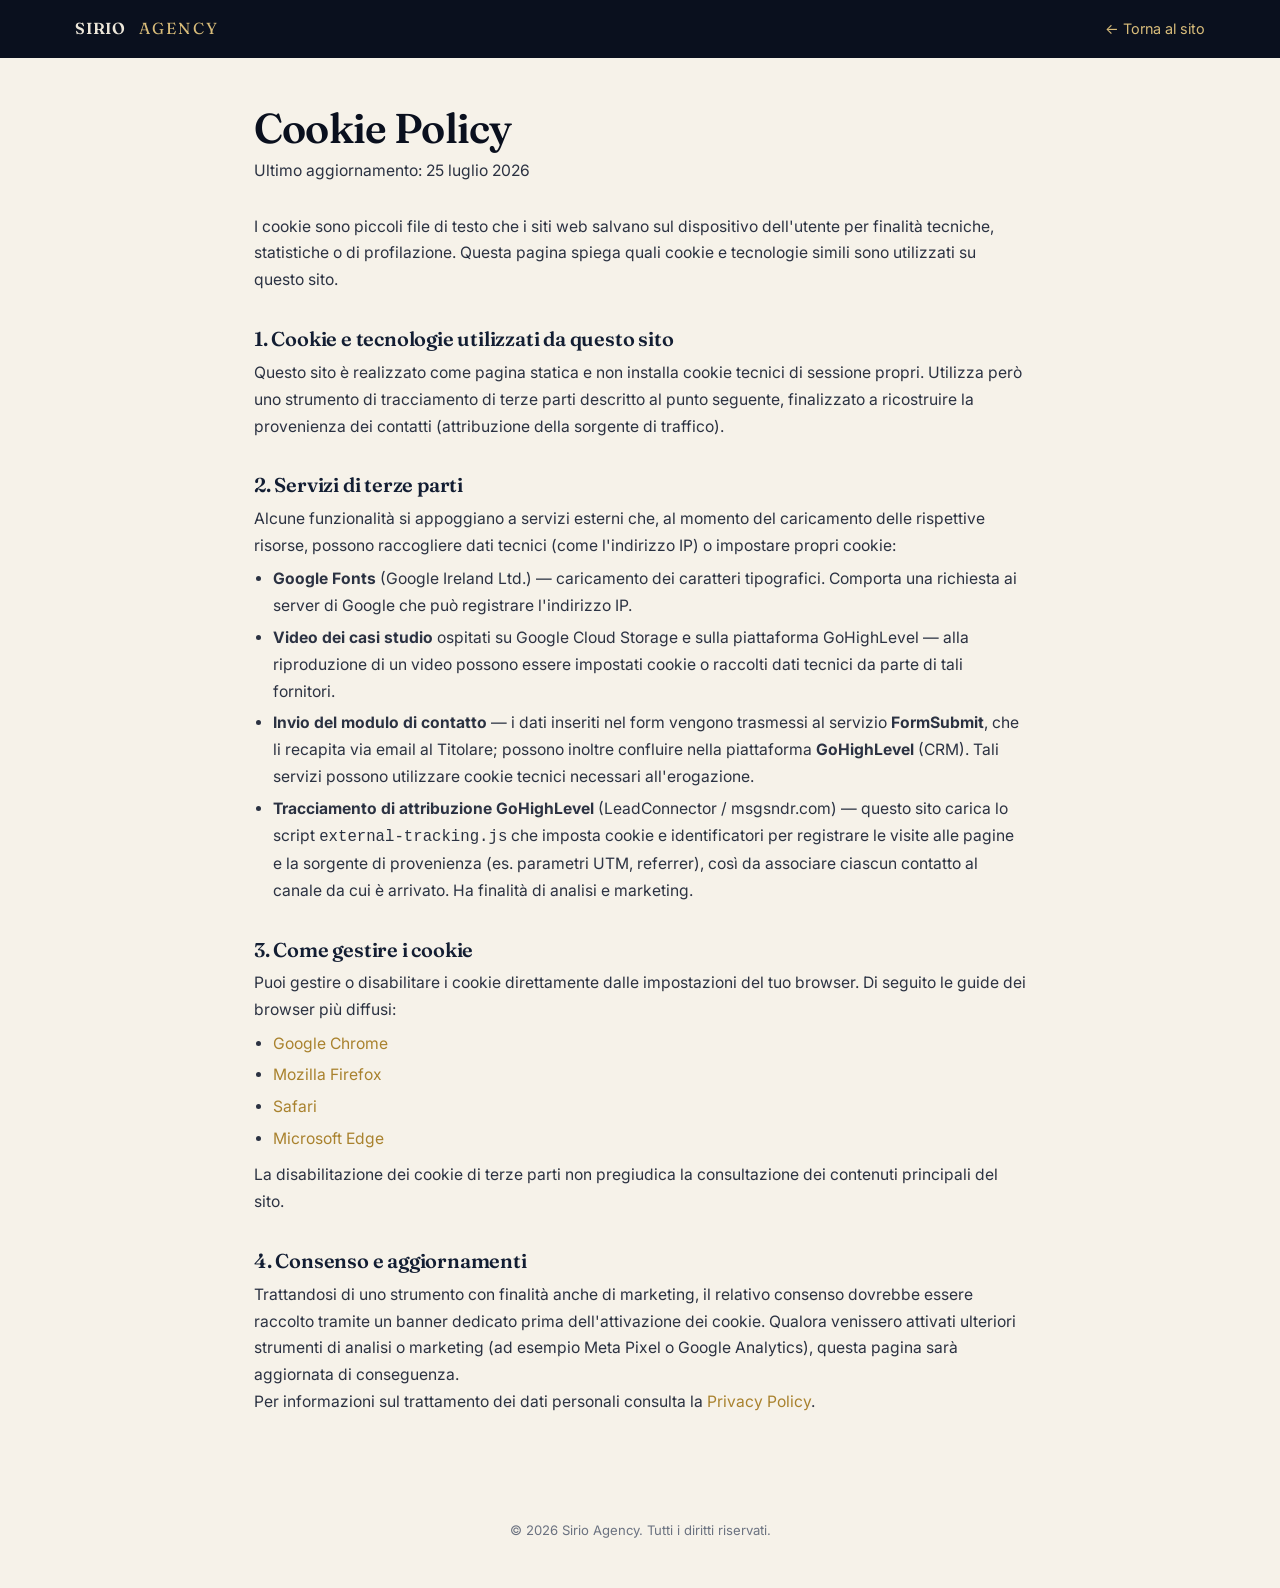
==== commit 8c3c477e: "Wire lead form to FormSubmit (email notifications) + honeypot + update policies" ====
--- a/cookie.html
+++ b/cookie.html
@@ -50,7 +50,7 @@
   <ul>
     <li><strong>Google Fonts</strong> (Google Ireland Ltd.) &mdash; caricamento dei caratteri tipografici. Comporta una richiesta ai server di Google che può registrare l'indirizzo IP.</li>
     <li><strong>Video dei casi studio</strong> ospitati su Google Cloud Storage e sulla piattaforma GoHighLevel &mdash; alla riproduzione di un video possono essere impostati cookie o raccolti dati tecnici da parte di tali fornitori.</li>
-    <li><strong>Invio del modulo di contatto</strong> &mdash; i dati inseriti nel form vengono trasmessi alla piattaforma <strong>GoHighLevel</strong> (CRM), che può utilizzare cookie tecnici necessari all'erogazione del servizio.</li>
+    <li><strong>Invio del modulo di contatto</strong> &mdash; i dati inseriti nel form vengono trasmessi al servizio <strong>FormSubmit</strong>, che li recapita via email al Titolare; possono inoltre confluire nella piattaforma <strong>GoHighLevel</strong> (CRM). Tali servizi possono utilizzare cookie tecnici necessari all'erogazione.</li>
     <li><strong>Tracciamento di attribuzione GoHighLevel</strong> (LeadConnector / msgsndr.com) &mdash; questo sito carica lo script <code>external-tracking.js</code> che imposta cookie e identificatori per registrare le visite alle pagine e la sorgente di provenienza (es. parametri UTM, referrer), così da associare ciascun contatto al canale da cui è arrivato. Ha finalità di analisi e marketing.</li>
   </ul>
 
--- a/styles.css
+++ b/styles.css
@@ -533,6 +533,8 @@
 .consent a { color: var(--gold-deep); text-decoration: underline; }
 .form-success { background: rgba(200,162,74,0.12); border: 1px solid var(--gold); border-radius: var(--radius-sm); padding: 0.9rem 1rem; font-size: 0.9rem; color: var(--ink); }
 .form-success em { color: var(--muted); font-style: italic; }
+.form-error { background: rgba(200,74,74,0.12); border: 1px solid #c84a4a; border-radius: var(--radius-sm); padding: 0.9rem 1rem; font-size: 0.9rem; color: var(--ink); margin-top: 0.6rem; }
+.form-error a { color: var(--gold-deep); text-decoration: underline; }
 
 /* ---------- FAQ ---------- */
 .faq { display: flex; flex-direction: column; gap: 0.7rem; }
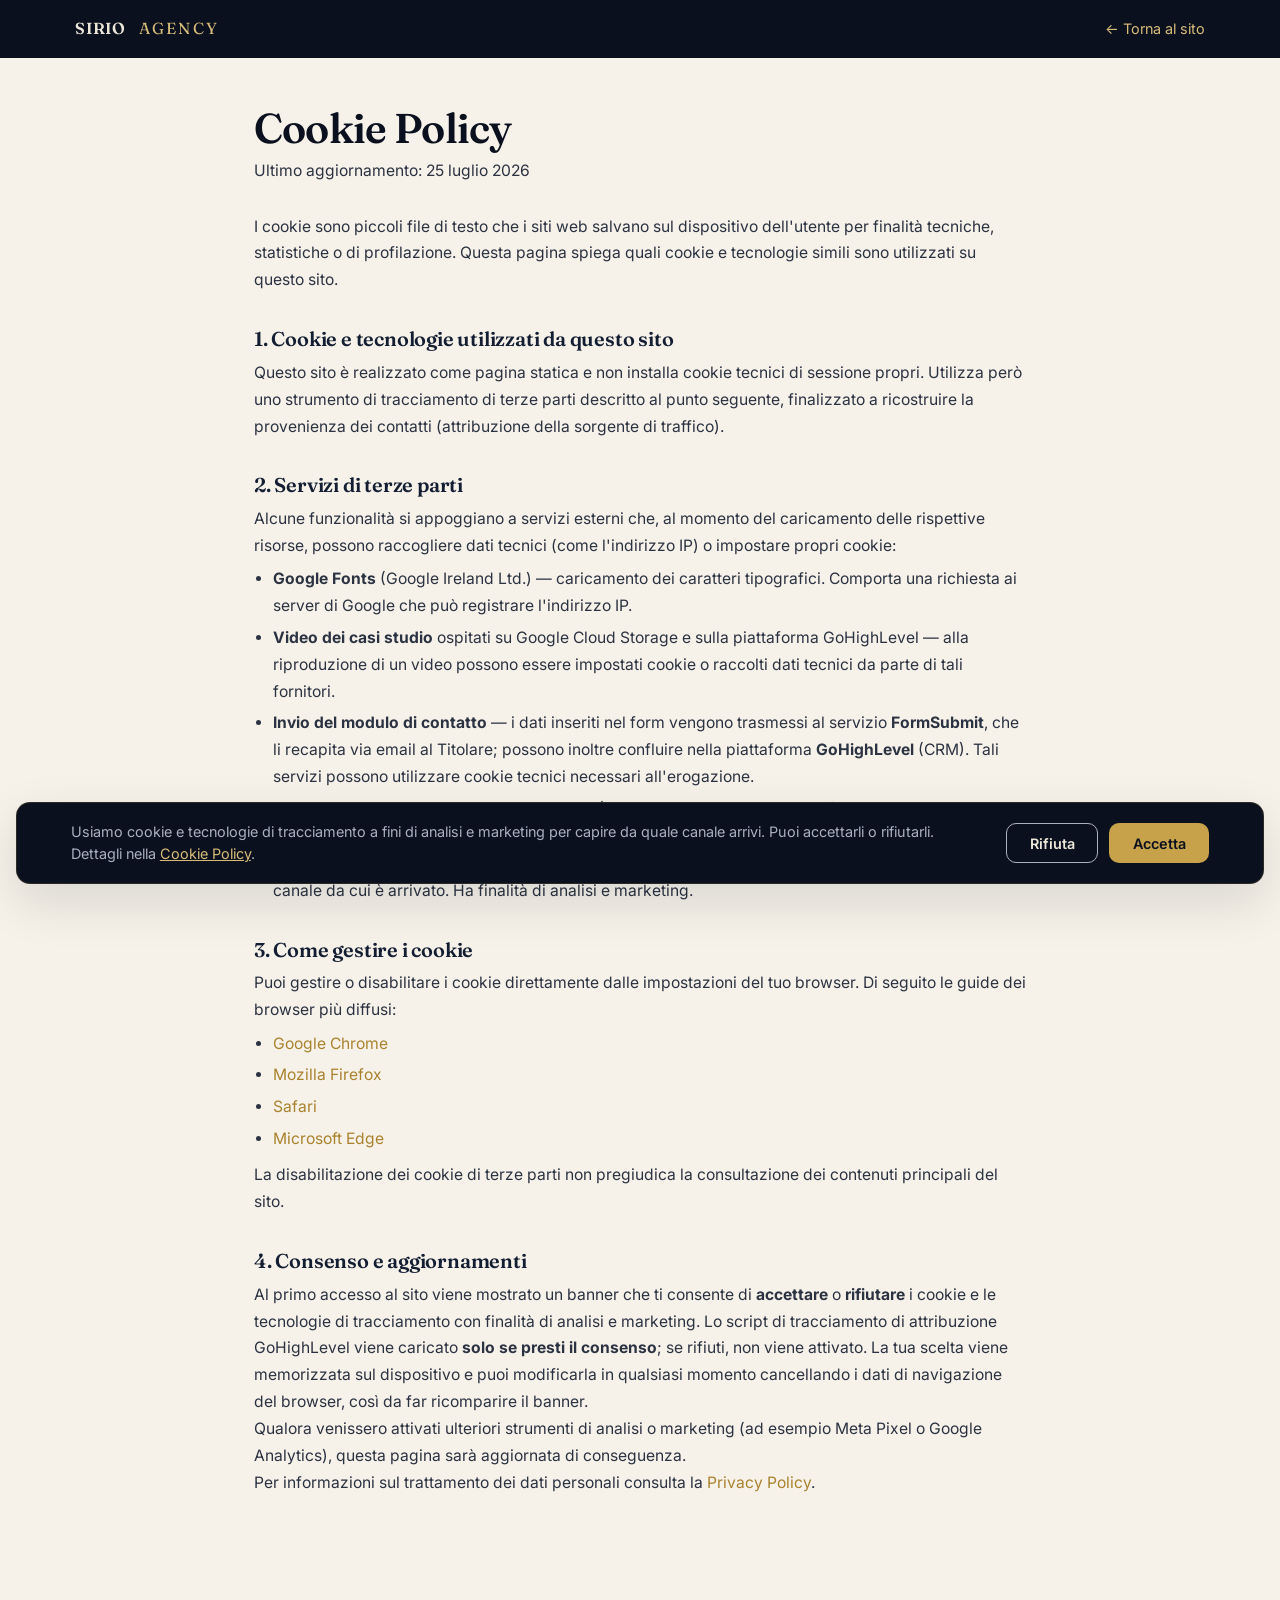
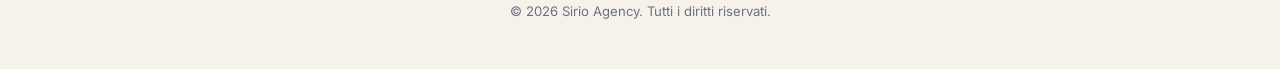
==== commit 7d78e1ce: "Aggiungi banner cookie GDPR: il tracking GHL parte solo dopo consenso Lo script di attribuzione GoHi" ====
--- a/cookie.html
+++ b/cookie.html
@@ -65,17 +65,15 @@
   <p>La disabilitazione dei cookie di terze parti non pregiudica la consultazione dei contenuti principali del sito.</p>
 
   <h2>4. Consenso e aggiornamenti</h2>
-  <p>Trattandosi di uno strumento con finalità anche di marketing, il relativo consenso dovrebbe essere raccolto tramite un banner dedicato prima dell'attivazione dei cookie. Qualora venissero attivati ulteriori strumenti di analisi o marketing (ad esempio Meta Pixel o Google Analytics), questa pagina sarà aggiornata di conseguenza.</p>
+  <p>Al primo accesso al sito viene mostrato un banner che ti consente di <strong>accettare</strong> o <strong>rifiutare</strong> i cookie e le tecnologie di tracciamento con finalità di analisi e marketing. Lo script di tracciamento di attribuzione GoHighLevel viene caricato <strong>solo se presti il consenso</strong>; se rifiuti, non viene attivato. La tua scelta viene memorizzata sul dispositivo e puoi modificarla in qualsiasi momento cancellando i dati di navigazione del browser, così da far ricomparire il banner.</p>
+  <p>Qualora venissero attivati ulteriori strumenti di analisi o marketing (ad esempio Meta Pixel o Google Analytics), questa pagina sarà aggiornata di conseguenza.</p>
 
   <p>Per informazioni sul trattamento dei dati personali consulta la <a href="privacy.html">Privacy Policy</a>.</p>
 </main>
 
 <div class="legal-foot">&copy; 2026 Sirio Agency. Tutti i diritti riservati.</div>
 
-<!-- GHL external tracking -->
-<script
-  src="https://link.msgsndr.com/js/external-tracking.js"
-  data-tracking-id="tk_feef9ed374574a6f938dd1af02a0d7c6">
-</script>
+<!-- Banner cookie: carica il tracking GHL solo dopo il consenso -->
+<script src="consent.js"></script>
 </body>
 </html>
--- a/styles.css
+++ b/styles.css
@@ -634,3 +634,37 @@
   .container { width: 90%; }
   .btn { font-size: 0.92rem; }
 }
+
+/* ---------- COOKIE BANNER ---------- */
+.cookie-banner {
+  position: fixed; left: 1rem; right: 1rem; bottom: 1rem; z-index: 1000;
+  background: #0A101E; color: var(--on-dark);
+  border: 1px solid var(--line-dark); border-radius: var(--radius);
+  box-shadow: var(--shadow-md);
+  animation: cookieUp 0.35s var(--ease);
+}
+@keyframes cookieUp { from { opacity: 0; transform: translateY(12px); } to { opacity: 1; transform: translateY(0); } }
+.cookie-banner-inner {
+  max-width: var(--maxw); margin: 0 auto; padding: 1.1rem 1.3rem;
+  display: flex; align-items: center; gap: 1.4rem; flex-wrap: wrap; justify-content: space-between;
+}
+.cookie-banner-text {
+  margin: 0; font-family: var(--sans); font-size: 0.9rem; line-height: 1.55;
+  color: var(--on-dark-soft); flex: 1 1 340px; min-width: 260px;
+}
+.cookie-banner-text a { color: var(--gold-soft); text-decoration: underline; }
+.cookie-banner-actions { display: flex; gap: 0.7rem; flex-shrink: 0; }
+.btn-cookie {
+  font-family: var(--sans); font-size: 0.9rem; font-weight: 600; cursor: pointer;
+  padding: 0.65rem 1.4rem; border-radius: var(--radius-sm); border: 1px solid transparent;
+  transition: background 0.2s var(--ease), color 0.2s var(--ease), border-color 0.2s var(--ease);
+}
+.btn-cookie-accept { background: var(--gold); color: #0A101E; }
+.btn-cookie-accept:hover { background: var(--gold-soft); }
+.btn-cookie-reject { background: transparent; color: var(--on-dark); border-color: var(--on-dark-soft); }
+.btn-cookie-reject:hover { border-color: var(--on-dark); background: rgba(237,231,218,0.06); }
+@media (max-width: 560px) {
+  .cookie-banner-inner { flex-direction: column; align-items: stretch; gap: 0.9rem; }
+  .cookie-banner-actions { justify-content: stretch; }
+  .btn-cookie { flex: 1; }
+}
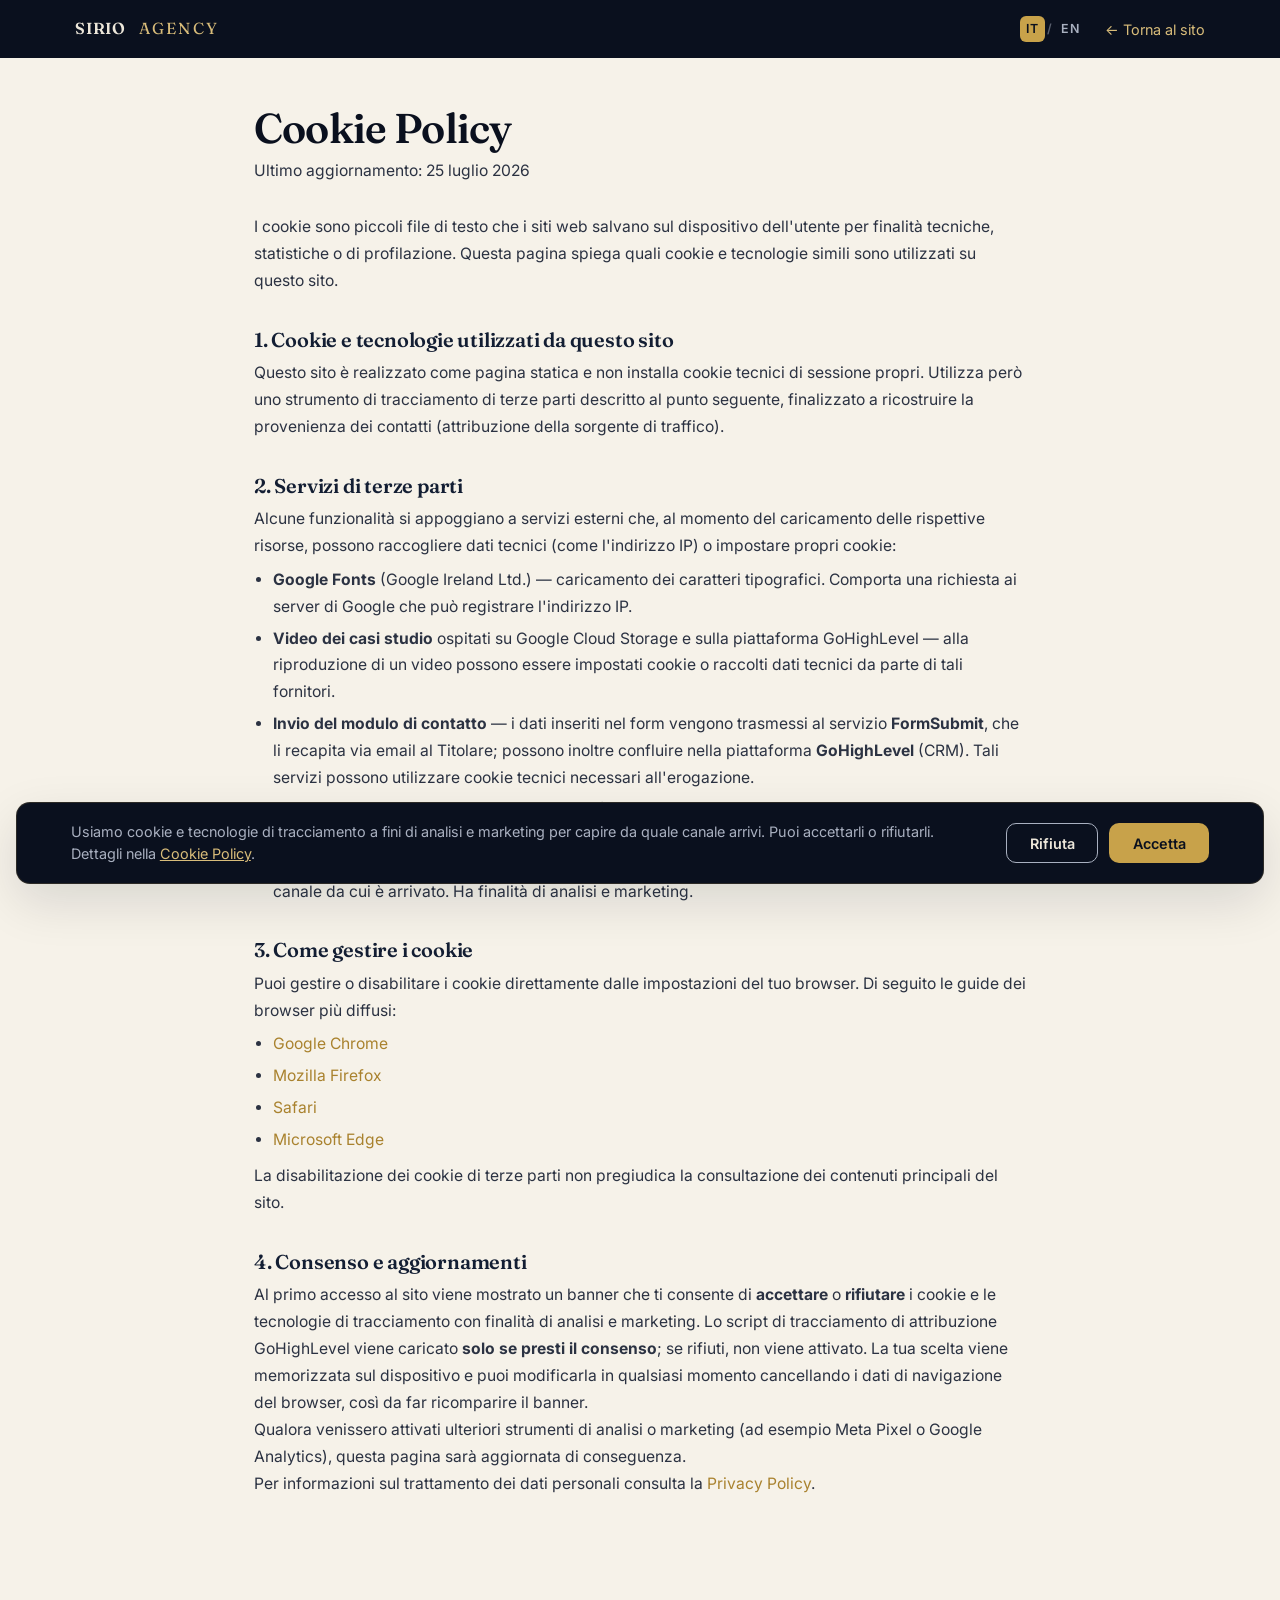
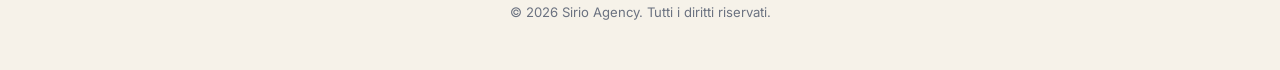
==== commit e1c46ef7: "Aggiungi versione inglese del sito (pagine /en/), switcher IT/EN, hreflang e banner cookie bilingue " ====
--- a/cookie.html
+++ b/cookie.html
@@ -9,6 +9,9 @@
 <link rel="preconnect" href="https://fonts.gstatic.com" crossorigin />
 <link href="https://fonts.googleapis.com/css2?family=Fraunces:opsz,wght@9..144,400;9..144,500;9..144,600;9..144,700&family=Inter:wght@400;500;600;700&display=swap" rel="stylesheet" />
 <link rel="stylesheet" href="styles.css" />
+<link rel="alternate" hreflang="it" href="https://siriomarketing.com/cookie.html" />
+<link rel="alternate" hreflang="en" href="https://siriomarketing.com/en/cookie.html" />
+<link rel="alternate" hreflang="x-default" href="https://siriomarketing.com/cookie.html" />
 <style>
   body { background: #F6F2E9; }
   .legal-bar { background: #0A101E; }
@@ -32,7 +35,14 @@
 <div class="legal-bar">
   <div class="container">
     <a href="index.html" class="brand">SIRIO<span class="brand-thin">AGENCY</span></a>
-    <a href="index.html" class="back">&larr; Torna al sito</a>
+    <div style="display:flex;align-items:center;gap:1.2rem;">
+      <div class="lang-switch" aria-label="Lingua / Language">
+        <a href="cookie.html" class="active" aria-current="true">IT</a>
+        <span class="lang-sep" aria-hidden="true">/</span>
+        <a href="en/cookie.html">EN</a>
+      </div>
+      <a href="index.html" class="back">&larr; Torna al sito</a>
+    </div>
   </div>
 </div>
 
--- a/styles.css
+++ b/styles.css
@@ -166,6 +166,13 @@
 .nav a:hover::after { width: 100%; }
 
 .header-cta { flex-shrink: 0; }
+
+/* Language switcher */
+.lang-switch { display: inline-flex; align-items: center; gap: 0.15rem; flex-shrink: 0; font-family: var(--sans); font-size: 0.78rem; font-weight: 600; letter-spacing: 0.04em; }
+.lang-switch a { color: var(--on-dark-soft); padding: 0.2rem 0.4rem; border-radius: 6px; transition: color 0.2s var(--ease), background 0.2s var(--ease); }
+.lang-switch a:hover { color: #fff; }
+.lang-switch a.active { color: #0A101E; background: var(--gold); }
+.lang-switch .lang-sep { color: var(--on-dark-soft); opacity: 0.5; }
 
 .hamburger { display: none; flex-direction: column; gap: 5px; background: none; border: 0; cursor: pointer; padding: 6px; }
 .hamburger span { width: 24px; height: 2px; background: var(--on-dark); border-radius: 2px; transition: transform 0.3s var(--ease), opacity 0.3s var(--ease); }
